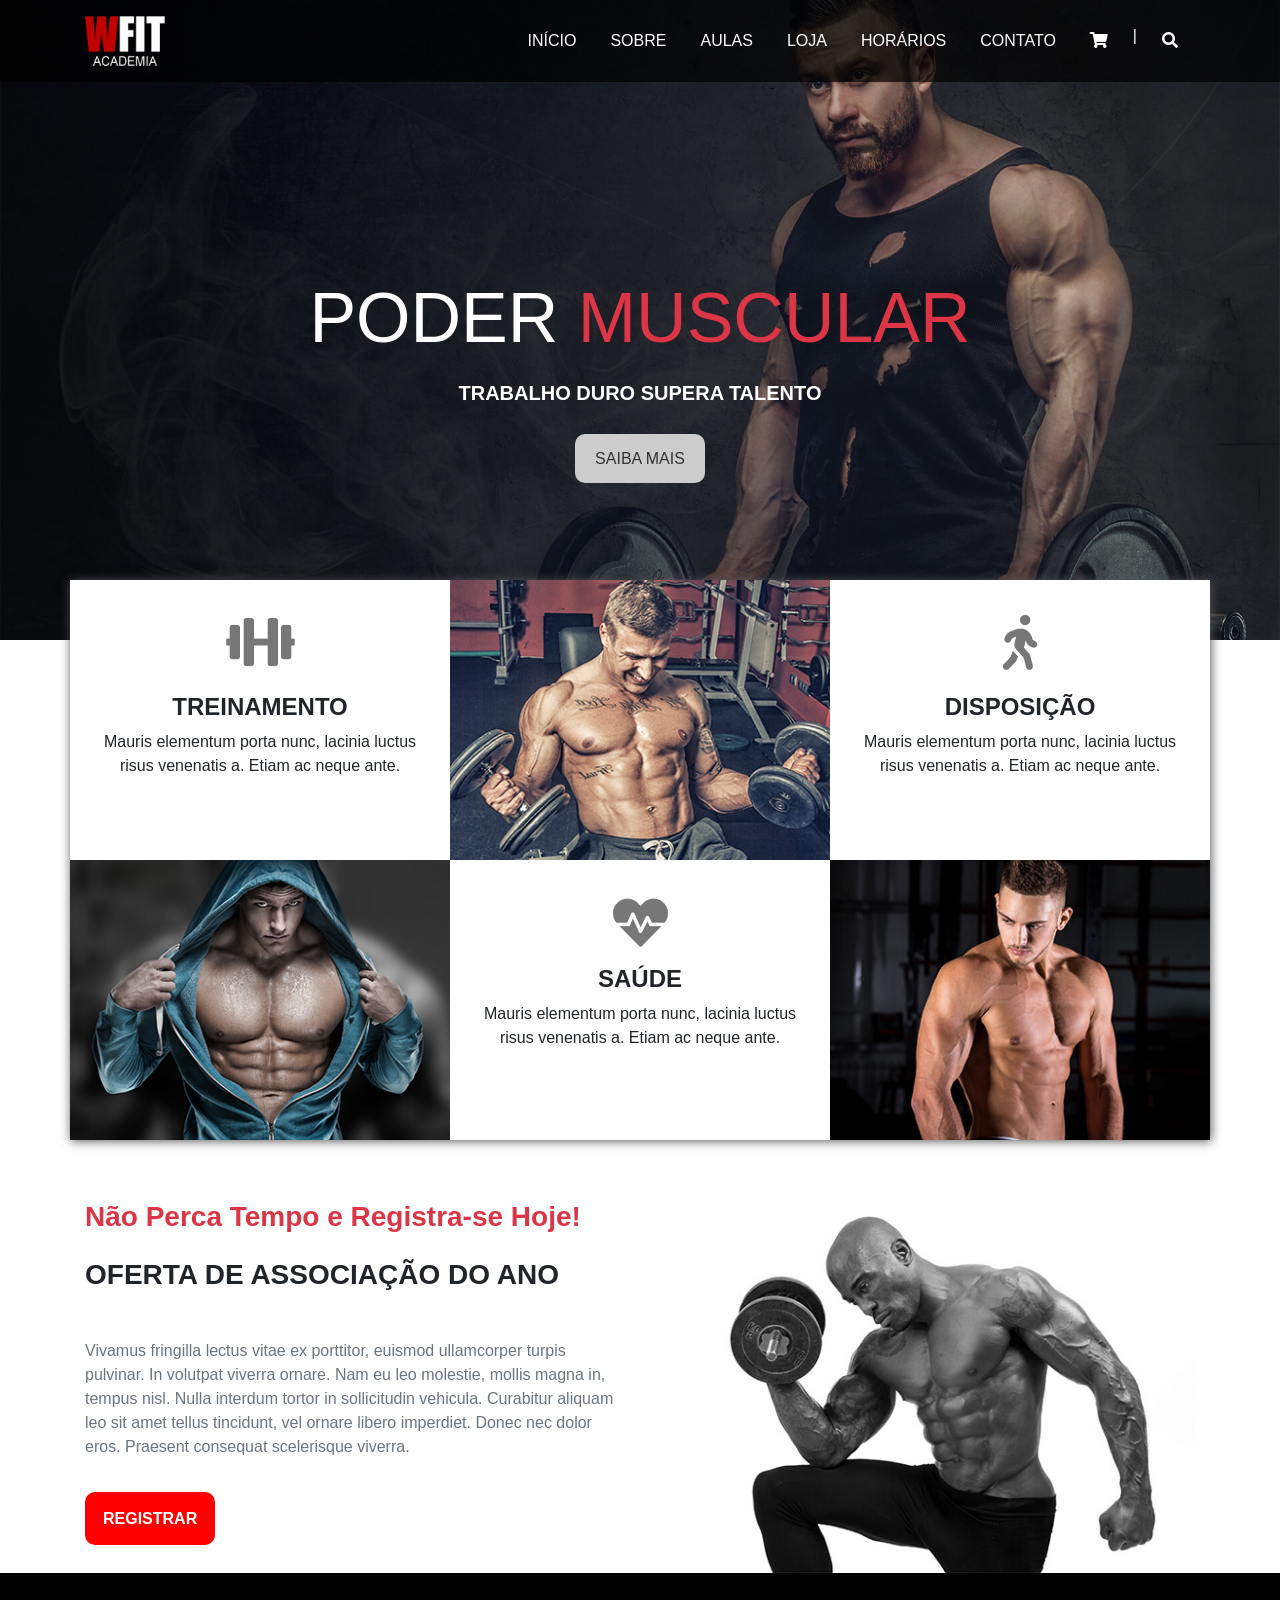
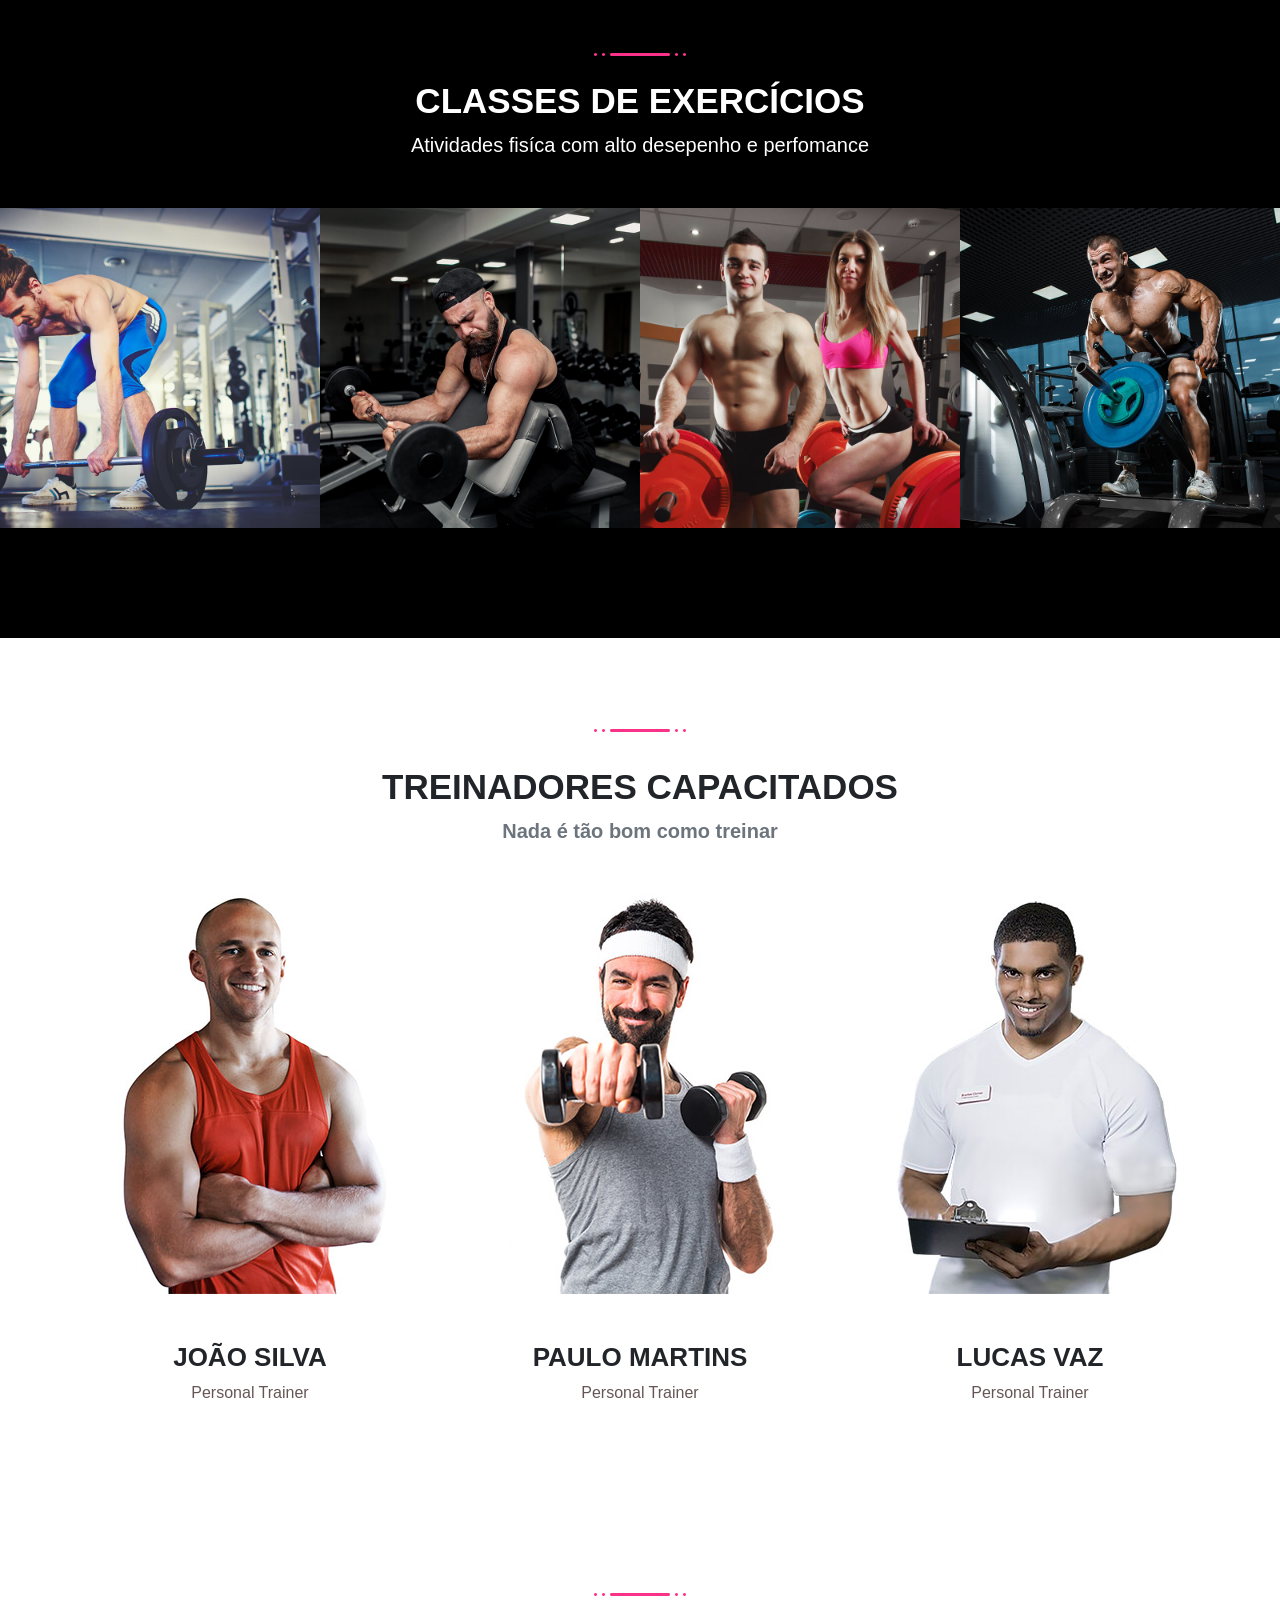
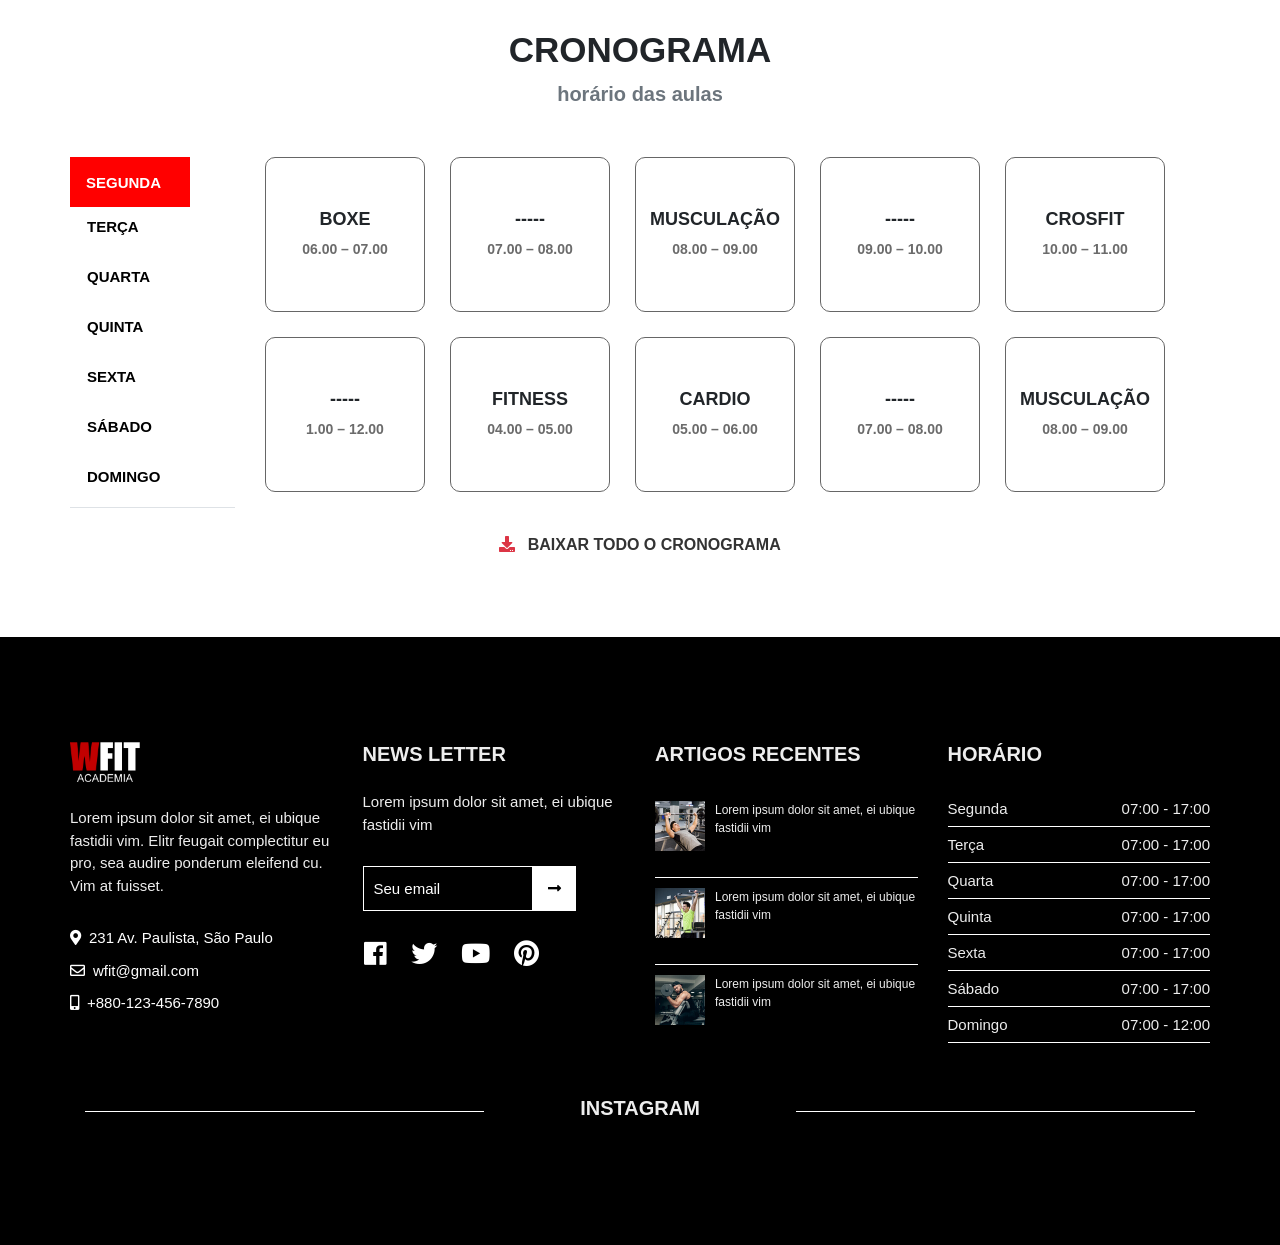
==== index.html @ 730c0dc4 "commit inical" ====
<!DOCTYPE html>
<html lang="pt-BR">
<head>
    <meta charset="utf-8">
    <meta name="viewport" content="width:device-width, initial-scale= 1.0">
    <meta name="description" content="Wfit academia">
    <meta name="keywords" content="esporte, lazer, saúde">
    
    <title>Wfit academia</title>
    
    <link rel="stylesheet" href="node_modules/bootstrap/compiler/bootstrap.css">
    <link rel="stylesheet" href="fontawesome/css/all.css">
    <link rel="stylesheet" href="css/style.css">
    
    <link rel="shortcut icon" type="image/png" href="img/favicon-32x32.png"/>
    <link rel="icon" type="image/png" href="img/favicon-32x32.png"/>

    <script src="node_modules/jquery/dist/jquery.js"></script>
    <script src="node_modules/popper.js/dist/umd/popper.js"></script>
    <script src="node_modules/bootstrap/dist/js/bootstrap.js"></script>
    
   
</head>
<body>

	<header class="navbar navbar-expand-lg navbar-dark fixed-top">
      <div class="container">  
        
    	<a class="navbar-brand text-white"><img src="img/logo.png" alt="logo da wfit"></a>
        
        <button class="navbar-toggler bg-danger" data-toggle="collapse" data-target="#demo">
        	<span class="navbar-toggler-icon"></span>
        </button>
        
        
    	<nav class="collapse navbar-collapse" id="demo">
            
        <ul class="navbar-nav ml-auto">
        	<li class="drop">
                <a href="#" class="btn">início</a>
            </li>
            
            <li class="drop">
            	<a href="#" class="btn">sobre</a>
                
                    <div class="dropdown">
                        <a href="#">Sobre nós</a>
                        <a href="#">Serviços</a>
                        <a href="#">Trainers</a>
                    </div>
            </li>
            
            <li class="drop">
            	<a href="#" class="btn">aulas</a>
                
                    <div class="dropdown">
                        <a href="#">Aula solo</a>
                        <a href="#">Crescimento</a>
                    </div>
            </li>
            
            <li class="drop">
            	<a href="#" class="btn">loja</a>
                
                    <div class="dropdown">
                        <a href="#">Produtos</a>
                        <a href="#">Cartão fidelidade</a>
                        <a href="#">Checkout</a>
                    </div>
            </li>
            
            <li class="drop">
            	<a href="#" class="btn">horários</a>
            </li>
            
            <li class="drop">
            	<a href="#" class="btn">contato</a>
                
                    <div class="dropdown">
                        <a href="#">Fale conosco</a>
                        <a href="#">trabalhe conosco</a>
                    </div>
            </li>
            
            <li class="nav-item">
                <a href="#" class="btn"><i class="fas fa-shopping-cart"></i></a>
            </li>
                        
            <li class="nav-item nav-link mt-2 text-white">|</li>
                        
            <li class="nav-item">
                <a href="#" class="btn"><i class="fas fa-search"></i></a>
            </li>
            
            
        </ul>
        </nav>
       </div>
     </header>
 

    <div class="carousel slide" data-ride="carousel" id="slide">
        <div class="carousel-inner">
            <div class="carousel-item active">
                <img src="img/4.jpg" alt="primeira imagem" class="w-100">
                
                <div class="carousel-caption">
                    <h1>Poder <span class="text-danger">muscular</span></h1>
                    <p class="lead">Trabalho duro supera talento</p>
                    <a href="#" class="slide-btn">SAIBA MAIS</a>
                </div>
            </div>
            
            <div class="carousel-item">
                <img src="img/2.jpg" alt="primeira imagem" class="w-100">
                
                 <div class="carousel-caption">
                    <h1>Objetivos <span class="text-danger">esportivos</span></h1>
                    <p class="lead">Fitness não é definição é estilo de vida</p>
                    <a href="#" class="slide-btn">SAIBA MAIS</a>
                </div>
                
            </div>
            
            <div class="carousel-item">
                <img src="img/3.jpg" alt="primeira imagem" class="w-100">
                
                 <div class="carousel-caption">
                    <h1>Força <span class="text-danger">extrema</span></h1>
                    <p class="lead">Isso nunca será fácil, mas você pode ficar forte</p>
                     <a href="#" class="slide-btn">SAIBA MAIS</a>
                </div>
                
            </div>
            
            
            
            <a class="carousel-control-prev arrow" href="#slide" data-slide="prev">
                <span class="fas fa-chevron-left display-4 text-danger"></span>
            </a>
            
            <a class="carousel-control-next arrow" href="#slide" data-slide="next">
                <span class="fas fa-chevron-right display-4 text-danger"></span>
            </a>
        </div>
    </div>
    
    <div class="container">
        <div class="row atributo bg-white mb-sm-10">
            <div class="col-lg-4 col-sm-12 box-content">
                <div class="atributo-box">
                    <i class="fas fa-dumbbell mb-2"></i>
                    <h2>treinamento</h2>
                    <p>Mauris elementum porta nunc, lacinia luctus risus venenatis a. Etiam ac neque ante. </p>
                </div>
            </div>
             <div class="col-lg-4 col-sm-12 box-content box-content-img">
                <div class="atributo-box"></div>
            </div>
             <div class="col-lg-4 col-12-sm box-content">
                <div class="atributo-box">
                    <i class="fas fa-walking mb-2"></i>
                    <h2>disposição</h2>
                    <p>Mauris elementum porta nunc, lacinia luctus risus venenatis a. Etiam ac neque ante. </p>
                </div>
            </div>
             <div class="col-lg-4 col-sm-12 box-content box-content-img">
                <div class="atributo-box"></div>
            </div>
             <div class="col-lg-4 col-sm-12 box-content">
                <div class="atributo-box">
                    <i class="fas fa-heartbeat"></i>
                    <h2>saúde</h2>
                    <p>Mauris elementum porta nunc, lacinia luctus risus venenatis a. Etiam ac neque ante. </p>
                </div>
            </div>
             <div class="col-lg-4 col-sm-12 box-content box-content-img">
                <div class="atributo-box"></div>
            </div>
        </div>
        
        <div class="row">
            <div class="col-lg-6 col-12 promocao mb-sm-4">
                <h3 class="text-danger font-weight-bold">Não Perca Tempo e Registra-se Hoje!</h3>
                <h4 class="font-weight-bold mt-lg-4">Oferta de associação do ano</h4>
                <p class="my-lg-5 text-muted">Vivamus fringilla lectus vitae ex porttitor, euismod ullamcorper turpis pulvinar. In volutpat viverra ornare. Nam eu leo molestie, mollis magna in, tempus nisl. Nulla interdum tortor in sollicitudin vehicula. Curabitur aliquam leo sit amet tellus tincidunt, vel ornare libero imperdiet. Donec nec dolor eros. Praesent consequat scelerisque viverra.</p>
                
                <a href="#" class="btn-reg">REGISTRAR</a>
            </div>
            
            <div class="img-man col-lg-6 col-12">
                <img src="img/cta.jpg" alt="homem treinando" class="img-fluid">
            </div>
        </div>
    </div>
    
    <div class="portfolio-content type-train">
            <div class="portfolio-itens">
                    <div class="container">
                        <div class="text-center">
                            <div>
                                <img src="img/ttl-bar.png" alt="titulo barra" class="mb-4">
                            </div>
                            <h3 class="font-weight-bold text-white">Classes de exercícios</h3>
                            <p class="lead text-white mb-5">Atividades fisíca com alto desepenho e perfomance</p>
                        </div>
                    </div>
                    
                        <div class="box-image">
                              <div class="imgContent">
                                  <img src="img/big1.jpg" alt="big 1">
                                    <div class="textImage">
                                        <i class="fas fa-search"></i>
                                        <h4>CONSTRUÇÃO MUSCULAR</h4>
                                        <p>Lorem ipsum dolor sit amet, consectetur adipiscing elit. Vestibulum velit justo, dignissim ut auctor ut, interdum in diam.</p>
                                    </div>
                              </div>
                              <div class="imgContent">
                                  <img src="img/big2.jpg" alt="big 1">
                                    <div class="textImage">
                                       <i class="fas fa-search"></i>
                                        <h4>CONSTRUÇÃO MUSCULAR</h4>
                                        <p>Lorem ipsum dolor sit amet, consectetur adipiscing elit. Vestibulum velit justo, dignissim ut auctor ut, interdum in diam.</p>
                                    </div>
                              </div>
                              <div class="imgContent">
                                  <img src="img/big3.jpg" alt="big 1">
                                    <div class="textImage">
                                        <i class="fas fa-search"></i>
                                        <h4>CONSTRUÇÃO MUSCULAR</h4>
                                        <p>Lorem ipsum dolor sit amet, consectetur adipiscing elit. Vestibulum velit justo, dignissim ut auctor ut, interdum in diam.</p>
                                    </div>
                              </div>
                              <div class="imgContent">
                                  <img src="img/big4.jpg" alt="big 1">
                                    <div class="textImage">
                                        <i class="fas fa-search"></i>
                                        <h4>CONSTRUÇÃO MUSCULAR</h4>
                                        <p>Lorem ipsum dolor sit amet, consectetur adipiscing elit. Vestibulum velit justo, dignissim ut auctor ut, interdum in diam.</p>
                                    </div>
                              </div>
                              <div class="lastImageBox"></div>
                        </div> 
                    </div>  
    </div>
    
 <div class="container portfolio-content bg-white">
     <div class="text-center portfolio-itens">
            <img src="img/ttl-bar.png" alt="titulo barra">
            
            <h4 class="font-weight-bold mt-4">Treinadores capacitados</h4>
            <p class="font-weight-bold text-muted lead mb-5">Nada é tão bom como treinar</p>
        
            <div class="row">
                <div class="col-lg-4 col-12">
                    <div class="trainer-pro">
                        <div class="trainer-img">
                            <img src="img/5.jpg" alt="trainer-img">
                            
                            <div class="socialBox">
                                <div class="socialIcon">
                                    <a href="#"><i class="fab fa-facebook-square"></i></a>
                                    <a href="#"><i class="fab fa-twitter-square"></i></a>
                                    <a href="#"><i class="fab fa-google"></i></a>
                                    <a href="#"><i class="fab fa-pinterest-square"></i></a>
                                </div>
                            </div>
                        </div>
                        <div class="trainer-bio mt-5">
                            <h4>João silva</h4>
                            <p>Personal trainer</p>
                        </div>
                    </div>
                </div>
                <div class="col-lg-4 col-12">
                    <div class="trainer-pro mt20">
                        <div class="trainer-img">
                            <img src="img/6.jpg" alt="trainer-img">
                            
                            <div class="socialBox">
                                <div class="socialIcon">
                                    <a href="#"><i class="fab fa-facebook-square"></i></a>
                                    <a href="#"><i class="fab fa-twitter-square"></i></a>
                                    <a href="#"><i class="fab fa-google"></i></a>
                                    <a href="#"><i class="fab fa-pinterest-square"></i></a>
                                </div>
                            </div>
                        </div>
                        <div class="trainer-bio mt-5">
                            <h4>Paulo Martins</h4>
                            <p>Personal trainer</p>
                        </div>
                    </div>
                </div>
                <div class="col-lg-4 col-12">
                    <div class="trainer-pro mt20">
                        <div class="trainer-img">
                            <img src="img/7.jpg" alt="trainer-img">
                            
                            <div class="socialBox">
                                <div class="socialIcon">
                                    <a href="#"><i class="fab fa-facebook-square"></i></a>
                                    <a href="#"><i class="fab fa-twitter-square"></i></a>
                                    <a href="#"><i class="fab fa-google"></i></a>
                                    <a href="#"><i class="fab fa-pinterest-square"></i></a>
                                </div>
                            </div>
                        </div>
                        <div class="trainer-bio mt-5">
                            <h4>Lucas Vaz</h4>
                            <p>Personal trainer</p>
                        </div>
                    </div>
                </div>
            </div>
        </div>
    </div>
     
     <div class="cronograma">
        <div class="container portfolio-content">
            <div class="text-center col-12">
                <img src="img/ttl-bar.png" alt="titulo barra">
                <h4 class="font-weight-bold mt-4">Cronograma</h4>
                <p class="font-weight-bold text-muted lead mb-5">horário das aulas</p>
            </div>
            

            <div class="row">
                    <div class="col-lg-2 col-3">
                        <ul id="tabsJustified" class="nav nav-tabs schdl-tab-area">
                            <li class="full-width"><a href="" data-target="#level1" data-toggle="tab" class="nav-link small text-uppercase active">segunda </a></li>
                            <li class="full-width"><a href="" data-target="#level2" data-toggle="tab" class="nav-link small text-uppercase ">terça</a></li>
                            <li class="full-width"><a href="" data-target="#level3" data-toggle="tab" class="nav-link small text-uppercase ">quarta</a></li>
                            <li class="full-width"><a href="" data-target="#level4" data-toggle="tab" class="nav-link small text-uppercase ">quinta</a></li>
                            <li class="full-width"><a href="" data-target="#level5" data-toggle="tab" class="nav-link small text-uppercase ">sexta</a></li>
                            <li class="full-width"><a href="" data-target="#level6" data-toggle="tab" class="nav-link small text-uppercase ">sábado</a></li>
                            <li class="full-width"><a href="" data-target="#level7" data-toggle="tab" class="nav-link small text-uppercase ">domingo</a></li>
                        </ul>
                    </div>
                
                    <div class="col-lg-10 col-9">
                        <div id="tabsJustifiedContent" class="tab-content">
                            <div id="level1" class="tab-pane fade active show">
                                <div class="schdl-box">
                                    <h5>boxe</h5>
                                    <p class="mb-0">06.00 – 07.00</p>
                                </div>
                                <div class="schdl-box">
                                    <h5>-----</h5>
                                    <p class="mb-0">07.00 – 08.00</p>
                                </div>
                                <div class="schdl-box">
                                    <h5>musculação</h5>
                                    <p class="mb-0">08.00 – 09.00</p>
                                </div>
                                <div class="schdl-box">
                                    <h5>-----</h5>
                                    <p class="mb-0">09.00 – 10.00</p>
                                </div>
                                <div class="schdl-box">
                                    <h5>crosfit</h5>
                                    <p class="mb-0">10.00 – 11.00</p>
                                </div>
                                <div class="schdl-box">
                                    <h5>-----</h5>
                                    <p class="mb-0">1.00 – 12.00</p>
                                </div>
                                <div class="schdl-box">
                                    <h5>fitness</h5>
                                    <p class="mb-0">04.00 – 05.00</p>
                                </div>
                                <div class="schdl-box">
                                    <h5>cardio</h5>
                                    <p class="mb-0">05.00 – 06.00</p>
                                </div>
                                <div class="schdl-box">
                                    <h5>-----</h5>
                                    <p class="mb-0">07.00 – 08.00</p>
                                </div>
                                <div class="schdl-box">
                                    <h5>musculação</h5>
                                    <p class="mb-0">08.00 – 09.00</p>
                                </div>
                            </div>
                            <div id="level2" class="tab-pane fade">
                                <div class="schdl-box">
                                    <h5>boxe</h5>
                                    <p class="mb-0">06.00 – 07.00</p>
                                </div>
                                <div class="schdl-box">
                                    <h5>-----</h5>
                                    <p class="mb-0">07.00 – 08.00</p>
                                </div>
                                <div class="schdl-box">
                                    <h5>musculação</h5>
                                    <p class="mb-0">08.00 – 09.00</p>
                                </div>
                                <div class="schdl-box">
                                    <h5>-----</h5>
                                    <p class="mb-0">09.00 – 10.00</p>
                                </div>
                                <div class="schdl-box">
                                    <h5>crosfit</h5>
                                    <p class="mb-0">10.00 – 11.00</p>
                                </div>
                                <div class="schdl-box">
                                    <h5>-----</h5>
                                    <p class="mb-0">1.00 – 12.00</p>
                                </div>
                                <div class="schdl-box">
                                    <h5>fitness</h5>
                                    <p class="mb-0">04.00 – 05.00</p>
                                </div>
                            </div>
                            <div id="level3" class="tab-pane fade">
                                <div class="schdl-box">
                                    <h5>boxe</h5>
                                    <p class="mb-0">06.00 – 07.00</p>
                                </div>
                                <div class="schdl-box">
                                    <h5>-----</h5>
                                    <p class="mb-0">09.00 – 10.00</p>
                                </div>
                                <div class="schdl-box">
                                    <h5>crosfit</h5>
                                    <p class="mb-0">10.00 – 11.00</p>
                                </div>
                                <div class="schdl-box">
                                    <h5>-----</h5>
                                    <p class="mb-0">1.00 – 12.00</p>
                                </div>
                                <div class="schdl-box">
                                    <h5>fitness</h5>
                                    <p class="mb-0">04.00 – 05.00</p>
                                </div>
                            </div>
                            <div id="level4" class="tab-pane fade">
                                <div class="schdl-box">
                                    <h5>boxe</h5>
                                    <p class="mb-0">06.00 – 07.00</p>
                                </div>
                                <div class="schdl-box">
                                    <h5>-----</h5>
                                    <p class="mb-0">07.00 – 08.00</p>
                                </div>
                                <div class="schdl-box">
                                    <h5>-----</h5>
                                    <p class="mb-0">1.00 – 12.00</p>
                                </div>
                                <div class="schdl-box">
                                    <h5>fitness</h5>
                                    <p class="mb-0">04.00 – 05.00</p>
                                </div>
                            </div>
                            <div id="level5" class="tab-pane fade">
                                <div class="schdl-box">
                                    <h5>boxe</h5>
                                    <p class="mb-0">06.00 – 07.00</p>
                                </div>
                                <div class="schdl-box">
                                    <h5>-----</h5>
                                    <p class="mb-0">07.00 – 08.00</p>
                                </div>
                                <div class="schdl-box">
                                    <h5>musculação</h5>
                                    <p class="mb-0">08.00 – 09.00</p>
                                </div>
                                <div class="schdl-box">
                                    <h5>-----</h5>
                                    <p class="mb-0">09.00 – 10.00</p>
                                </div>
                                <div class="schdl-box">
                                    <h5>crosfit</h5>
                                    <p class="mb-0">10.00 – 11.00</p>
                                </div>
                            </div>
                            <div id="level6" class="tab-pane fade">
                                <div class="schdl-box">
                                    <h5>-----</h5>
                                    <p class="mb-0">09.00 – 10.00</p>
                                </div>
                                <div class="schdl-box">
                                    <h5>crosfit</h5>
                                    <p class="mb-0">10.00 – 11.00</p>
                                </div>
                                <div class="schdl-box">
                                    <h5>-----</h5>
                                    <p class="mb-0">1.00 – 12.00</p>
                                </div>
                                <div class="schdl-box">
                                    <h5>fitness</h5>
                                    <p class="mb-0">04.00 – 05.00</p>
                                </div>
                            </div>
                            <div id="level7" class="tab-pane fade">
                                <div class="schdl-box">
                                    <h5>musculação</h5>
                                    <p class="mb-0">08.00 – 09.00</p>
                                </div>
                                <div class="schdl-box">
                                    <h5>-----</h5>
                                    <p class="mb-0">09.00 – 10.00</p>
                                </div>
                                <div class="schdl-box">
                                    <h5>crosfit</h5>
                                    <p class="mb-0">10.00 – 11.00</p>
                                </div>
                                <div class="schdl-box">
                                    <h5>-----</h5>
                                    <p class="mb-0">1.00 – 12.00</p>
                                </div>
                            </div>
                        </div>
                    </div>
                    <!-- /.col -->
                </div>
            
            <div class="col-12">
                <div class="download text-center mt-3">
                    <a href="#">
                        <span>
                            <i class="fa fa-download text-danger mr-2" aria-hidden="true"></i>
                        </span>
                        baixar todo o cronograma
                    </a>
                </div>
            </div>
        </div>
   </div>
   
    
   <footer class="container-fluid rodape-content">
      <div class="container portfolio-content">
        <div class="row">
            <div class="col-lg-3 col-md-6 col-sm-12">
            <h4><img src="img/logo.png" alt="logo wfit" style="width: 70px; height: 40px;"></h4>
                 <p>Lorem ipsum dolor sit amet, ei ubique fastidii vim. Elitr feugait complectitur eu pro, sea audire ponderum eleifend cu. Vim at fuisset.</p>
                
                <div class="adress">
                    <a href="#"><i class="fas fa-map-marker-alt mr-2"></i>231 Av. Paulista, São Paulo</a>
                    <a href="#"><i class="far fa-envelope mr-2"></i>wfit@gmail.com</a>
                    <a href="#"><i class="fas fa-mobile-alt mr-2"></i>+880-123-456-7890</a>
                </div>
            </div>
            
            <div class="col-lg-3 col-md-6 col-sm-12">
                <h4>News Letter</h4>
                <p>Lorem ipsum dolor sit amet, ei ubique fastidii vim</p>
                
                <div class="inscrever">
                    <form action="#">
                            <input type="email" name="email" placeholder="Seu email" autocomplete="off"> 
                    </form>
                        <a href="#">
                            <i class="fas fa-long-arrow-alt-right"></i>
                        </a>
                </div>
                
                <div class="footer-social mt-4">
                    <ul>
                        <li><a href="#"><i class="fab fa-facebook"></i></a></li>
                        <li><a href="#"><i class="fab fa-twitter"></i></a></li>
                        <li><a href="#"><i class="fab fa-youtube"></i></a></li>
                        <li><a href="#"><i class="fab fa-pinterest"></i></a></li>
                    </ul>
                </div>
            </div>
            
            <div class="col-lg-3 col-md-6 col-sm-12">
                <h4>Artigos recentes</h4>
                
                    <div class="news-block">
                        <img src="img/post-img-1.jpg" alt="post-img">
                        <p>Lorem ipsum dolor sit amet, ei ubique fastidii vim</p>
                    </div>
                    <div class="news-block">
                        <img src="img/post-img-2.jpg" alt="post-img">
                        <p>Lorem ipsum dolor sit amet, ei ubique fastidii vim</p>
                    </div>
                    <div class="news-block">
                        <img src="img/post-img-3.jpg" alt="post-img">
                        <p>Lorem ipsum dolor sit amet, ei ubique fastidii vim</p>
                    </div>
            </div>
            
            <div class="col-lg-3 col-md-6 col-sm-12">
                <h4>Horário</h4>
                
                    <ul class="rodape-schdl">
                        <li>Segunda <span>07:00 - 17:00</span></li>
                        <li>Terça <span>07:00 - 17:00</span></li>
                        <li>Quarta <span>07:00 - 17:00</span></li>
                        <li>Quinta <span>07:00 - 17:00</span></li>
                        <li>Sexta <span>07:00 - 17:00</span></li>
                        <li>Sábado <span>07:00 - 17:00</span></li>
                        <li>Domingo <span>07:00 - 12:00</span></li>
                    </ul>
            </div> 
        </div>
          
          <div class="row">
              <div class="col-12">
                <div class="insta-line">
                    <h5>
                        <span>Instagram</span>
                    </h5>
                </div>
              </div>
          </div>
      </div>
   </footer> 
    
    
</body>

</html>
---- css/style.css ----
body{
            font-size: 16px;
            overflow-x: hidden;
        }
         .navbar{
            background: rgba(0,0,0,0.7);
        }
        li a, .btn{
            color: #fff;
            padding: 20px 16px;
            text-transform: uppercase;
            }
        
       	.dropdown{
        	position: absolute;
            min-width: 160px;
           	display: none;
           	}
        .dropdown:hover a {
            text-decoration: none;
        }
        
		.dropdown a {
        	display: block;
            padding: 12px 16px;
            background: rgba(0,0,0,0.7);
            }
        .drop:hover .dropdown {
        	display: block;
            }
        li a:hover{
        	color: #ff0000;
            transition: color 0.4s ease-in 0s;
            }
        .fas{
            color: #fff;
        }
        .navbar-brand img{
            width: 80px;
            height: 50px;
        }
       
        .icon-nav:hover .nav-link{
            color: #fff;
        }
        .carousel-inner{
            position: relative;
        }
        .carousel-caption{
            text-transform: uppercase;
            position: absolute;
            top: 40%;
            line-height: 50px;
        }
        .carousel-caption h1{
            font-size: 70px;
        }
        .carousel-caption h4,.carousel-caption p{
            font-weight: bolder;
        }
        .carousel-item img{
           max-height: 640px;
           object-fit: cover;
        }
        
        
        
        .carousel-inner .arrow{
            opacity: 0;
        }
        .carousel-inner:hover .arrow {
            opacity: 1;
        }

        .slide-btn{
            background: #ccc;
            color: #333;
            padding: 16px 20px;
            border-radius: 10px;
            font-size: 16px;
            position: relative;
        }
        .slide-btn:hover{
            text-decoration: none;
            background: #ff0000;
            color: #fff;
            transition: all 0.4s ease-in 0s;
        }
        .atributo{
            position: relative;
            top: -60px;   
            text-align: center;
            box-shadow: 1px 1px 10px #555;
        }
        .atributo div{
            height: 280px;
        }
        .atributo i{
            font-size: 55px;
        }
        .atributo-box {
           margin-top: 10%;
        }
        .atributo-box h2{
            text-transform: uppercase;
            font-size: 24px;
            font-weight: 700;
            margin-top: 15px;
        }
       .box-content{
            background-size: cover;
            position: relative;
        }
        .box-content:nth-child(2n){
            cursor: pointer;
        }
        .box-content:nth-child(2){
            background-image: url(../img/atr-2.jpg);
        }
        .box-content:nth-child(4){
            background-image: url(../img/atr-1.jpg);
        }
        .box-content:nth-child(6){
            background-image: url(../img/atr-3.jpg);
        }
        .box-content i{
            color: #777;
        }
        .box-content:hover i{
            color: red;
        }
        .box-content-img:hover:before {
            opacity: 1;
        }
        .box-content-img:before{
            background: rgba(255, 0, 0, 0.5);
            content: "";
            position: absolute;
            width: 100%;
            height: 100%;
            top: 0;
            left: 0;
            opacity: 0;
            transition: all 0.5s ease 0s;
        }
        .img-man{
            margin-top: 15px;
        }
        .promocao h3{
            font-size: 18px,
        }
        .promocao h4{
            font-size: 28px;
        }
        .btn-reg{
            text-decoration: none;
            padding: 18px 18px;
            background: red;
            color: #fff;
            text-transform: uppercase;
            font-weight: 700;
            border-radius: 10px;
            
        }
        .btn-reg:hover{
            text-decoration: none;
            color: #fff;
            background: #e83e8c;
            transition: all 0.7s ease 0s;
        }
        .portfolio-content{
            padding: 80px 0;
        }
        .type-train{
            background: #000000;
        }
        .portfolio-itens h3,h4{
            text-transform: uppercase;
            font-size: 35px;
        }
        .table-itens{
            margin: 0;
            padding: 0;
        }
        .image-content .box-image img{
        width: 24%;
        }

        .trainer-bio h4{
            font-family: 'Arial', 'Halvetica', sans-serif;
            font-weight: bolder;
            font-size: 26px;
        }
        .trainer-bio p{
            text-transform: capitalize;
            font-size: 16px;
            color: #655;
        }
       .schdl-box {
    	border: 1px solid #666;
        border-radius: 10px;
        width: 160px;
        height: 155px;
        margin:0 25px 25px 0;
        text-align: center;
        display: flex;
        flex-direction: column;
        justify-content: center;
        text-transform: uppercase;
        float: left;
        }
        .schdl-box h5{
        font-weight: bolder;
        font-size: 18px;
        }
        .schdl-box p{
        font-weight: bolder;
        color: #6b6b6b;
        font-size: 14px;
        }
        .schdl-box:hover p {
        color: #fff;
        }
        .schdl-box:hover {
        transition:all 0.3s ease-in 0s;
        background: red;
        color: #fff;
        border: none;   
        }
        .schdl-tab-area .nav-link {
            font-weight: 700;
            font-size: 15px;
            color: #000;
        }
        .full-width{
            width: 120px;
            height: 50px;
        }
        .nav-tabs .nav-link.active{
            background-color: red;
            color: white;
            border: inherit;
            border-radius: 0px;
            width: 120px;
            height: 50px;
            line-height: 35px;
        }
        .nav-tabs .full-width:hover .nav-link{
            background-color: red;
            color: white;
            width: 120px;
            height: 50px;
            line-height: 35px;
            border-radius: 0px;
            border: none;
        }
        .cronograma{
            background: url(../img/bg-1.jpg) center fixed;
        }
        .download {
            text-transform: uppercase;
            font-weight: bold;
            font-size: 16px;
        }
        .download a{
            text-decoration: none;
            color: #333;
        }
        .download:hover a{
            color: red;
        }
        .inscrever input{
                width: 170px;
        }
        
        
       
       
        @media(max-width: 992px){
            .navbar {
                position: static;
                background: #333;
            }
            .atributo {
                top: 0px;
            }
            .navbar{
            background: ;
            }
            li.nav-item .text-white {
                display: none;
            }
            
            .carousel-caption {
                top: 10%;
                line-height: 30px;
            }
            .schdl-box{
                width: 120px;
                height: 100px;
                font-size: 14px;
                margin:0 10px 10px 10px;
            }
            
            .schdl-box h5{
                font-size: 14px;
            }
        }
        
        @media (max-width: 770px){
            .carousel-caption h1{
                font-size: 35px;
            }
            .insta-line{
                display: none;
            }
            .insta-line h5 span{
                display: block;
            }
        }
        
        @media (max-width: 660px){
            .carousel-caption h1{
                font-size: 35px;
            }
        }
        
        @media (max-width: 480px){
            .carousel-caption{
                display: none;
            }
            #tabsJustified{
                font-size: 10px;
            }
            .schdl-box{
                margin-left: 45px;
            }
            .download {
            font-size: 13px;
            }
            .imgContent {
            width: 100%;
            display: block;
            position: absolute;
            }
            
        }
        
        .imgContent{
    	position: relative;
        width: 25%;
        height: 350px;
        }
        .imgContent img{
            width: 100%;
            height: 320px;
            object-fit: cover;
        }
	.textImage{
		background: rgba(255,0,0,0.5);
        width: 100%;
        height: 320px;
        color: #fff;
  		text-align: center;
        position: absolute;
        top: 0;
        opacity: 0;
        transition: all 0.5s ease 0s;
        }
     .textImage:hover{
     	opacity: 1;
        transition: all 0.5s ease 0s;
        }
      .box-image .imgContent{
      	float: left;
        }
        .box-image .lastImageBox{
        clear: both;
        }
        .imgContent{
         transition: all 0.3s linear 0s;
        }
        .imgContent:hover{
         transform: scale(0.9);
         transition: all 0.3s linear 0s;
        }
        .imgContent .textImage{
         display: flex;
         flex-direction: column;
         justify-content: center;
        }
        .imgContent .textImage i{
            font-size: 32px;
            margin-bottom: 20px;
        }
        .imgContent .textImage p{
            padding: 0 20px;
        }
        .imgContent .textImage h4{
            font-size: 24px;
            font-weight: bold;
        }
        .imgContent .textImage:hover i {
            margin-bottom: 5px;
            transition: all 0.3s ease-in 0s;
        }
        
        
        .trainer-img img{
            position: relative;
        }
       
        .socialBox{
            background: rgba(255,0,0,0.5);
            width: 100%;
            height: 400px;
            position: absolute;
            top: 0;
            opacity: 0;
        }
        .trainer-img:hover .socialBox{
            opacity: 1;
            top: 0;
            left: 0;
            transition: all 0.8s ease-out 0s;
        }

        
        .socialIcon{
            list-style: none;
            border: 1px solid #fff;
            width: 150px;
            height: 150px;
            position: absolute;
            top: 50%;
            left: 50%;
            transform: translate(-50%,-50%);
        }
        .socialBox:hover{
            width: 100%;
            height: 400px;
        }
        .socialIcon .fab{
            margin: 32px 20px 20px 20px; 
            font-size: 12px;
            color: #fff;
            transform: rotate(-360deg);
            transition: all 0.5s linear 0s;
        }
        .trainer-img:hover .socialIcon .fab{
            font-size: 24px;
            margin: 25px 15px 15px 15px; 
            transform: rotate(0deg);
            transition: all 0.7s linear 0s;
        }
        
        .rodape-content{
            color: #ededed;
            background: #000000;
            font-size: 15px;
        }
        .rodape-content h4{
            margin: 25px 0;
            font-size: 20px;
            font-weight: bold;
        }
        .rodape-content p{
            margin-bottom: 30px;
        }
        .rodape-content .adress a{
            display: block;
            color: #fff;
            margin-bottom: 10px;
            text-decoration: none;
        }
        .footer-social{
            font-size: 26px;
        }
        .rodape-content ul{
           list-style: none; 
           margin: 0;
           padding: 0;
        }
        .footer-social li{
           display: inline;
           margin-left: -15px;
        }
        .news-block{
            font-size: 12px;
            padding: 10px 0;
        }
        .news-block:nth-child(3){
            border-top: 1px solid #fff;
            border-bottom: 1px solid #fff;
        }
        .news-block img{
           width: 50px;
           height: auto;
           float: left;
           margin-right: 10px;
        }
        .rodape-schdl li{
            border-bottom: 1px solid #fff;
            line-height: 35px;
        }
        .rodape-schdl span{
            float: right;
        }
        .rodape-content .inscrever form{
            float: left;
        }
        .rodape-content .inscrever form input{
            background: transparent none repeat scroll 0 0;
            border: 1px solid #fff;
            height: 45px;
            color: #fff;
            padding: 0 10px;
        }
        
        ::-webkit-input-placeholder {
           color: #ffffff;
        }

        :-ms-input-placeholder {  
           color: #ffffff;  
        }
        
        .rodape-content .inscrever a i{
            background: #fff;
            color: #000000;
            padding: 15px;
        }
        .insta-line{
            text-align: center;
            margin: 45px 0;
            text-transform: uppercase;
        }
        .insta-line h5{
            font-weight: bold;
        }
        .insta-line span::before, .insta-line span::after{
            content: '';
            display: inline-block;
            height: 1px;
            width: 35%;
            background: #fff;
            margin: 15px;
        }
        .insta-line span::before{
            float: left;
        }
        .insta-line span::after{
            float: right;
        }
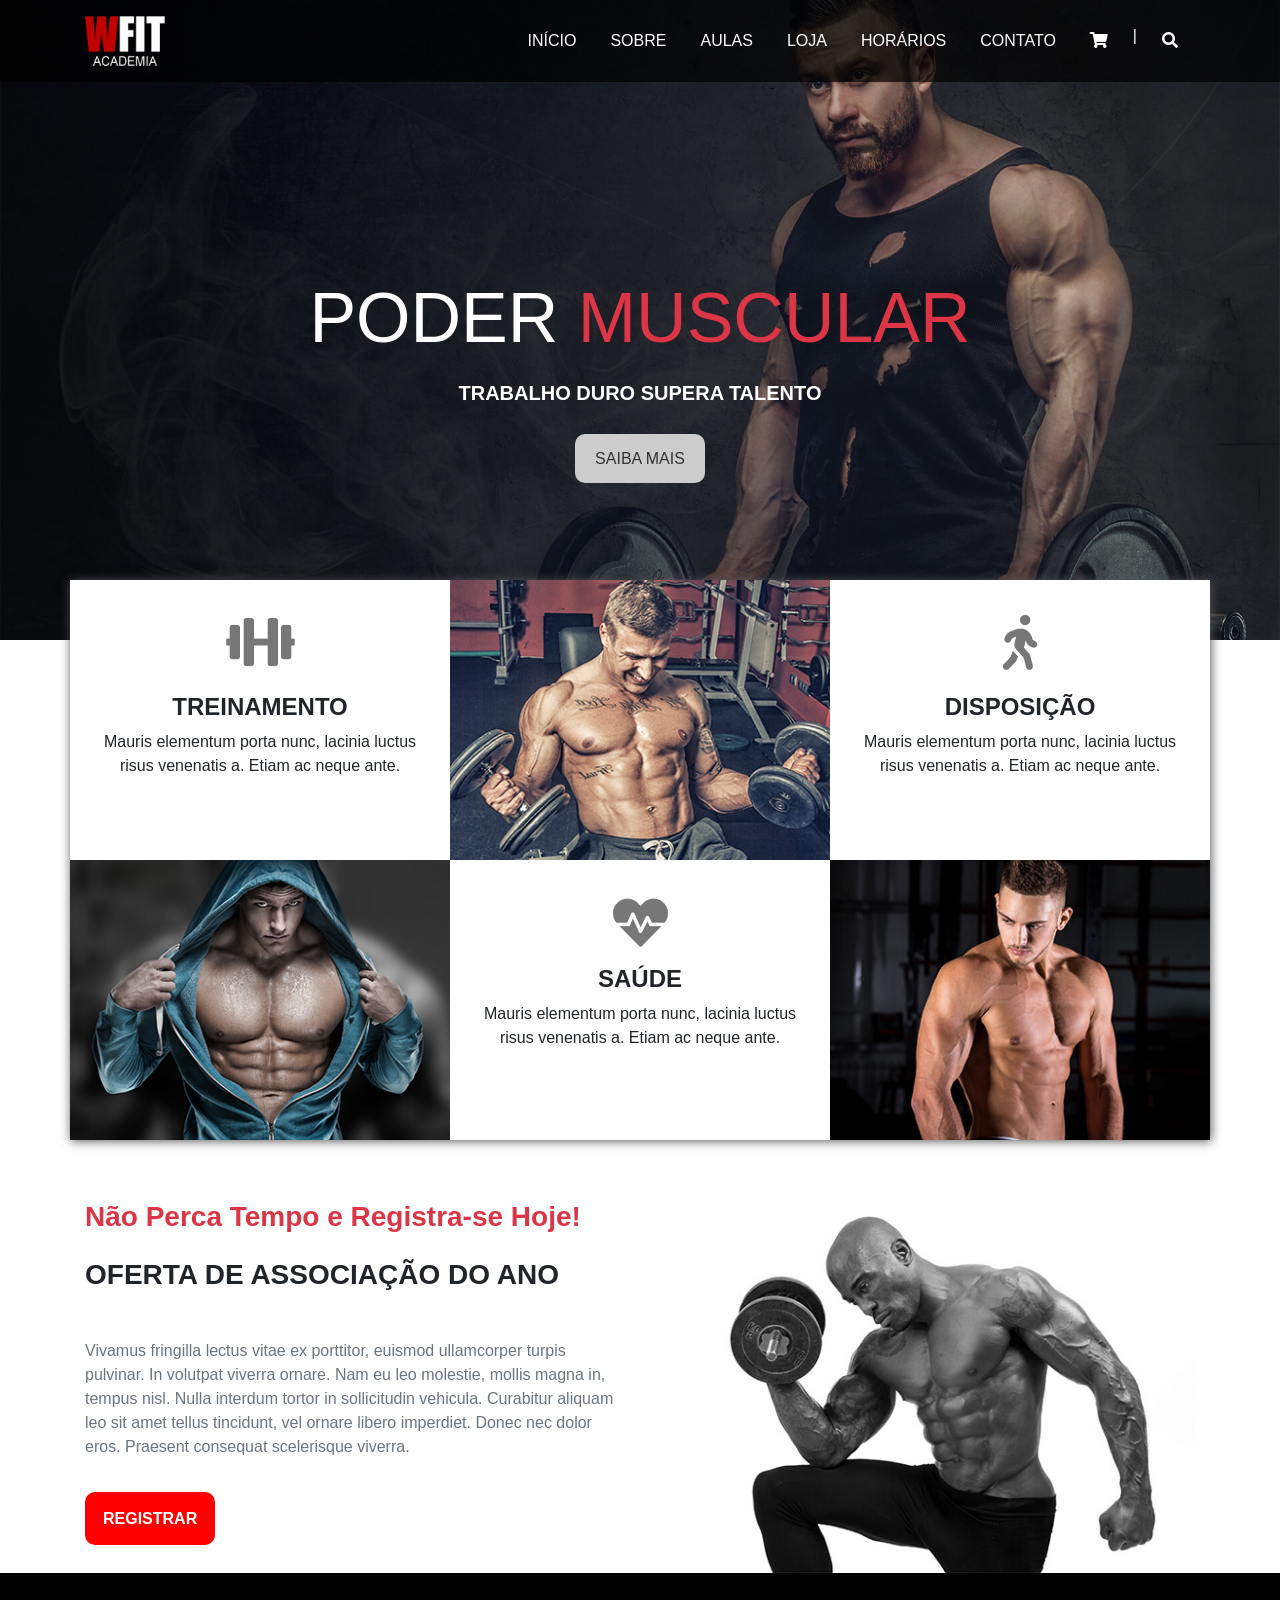
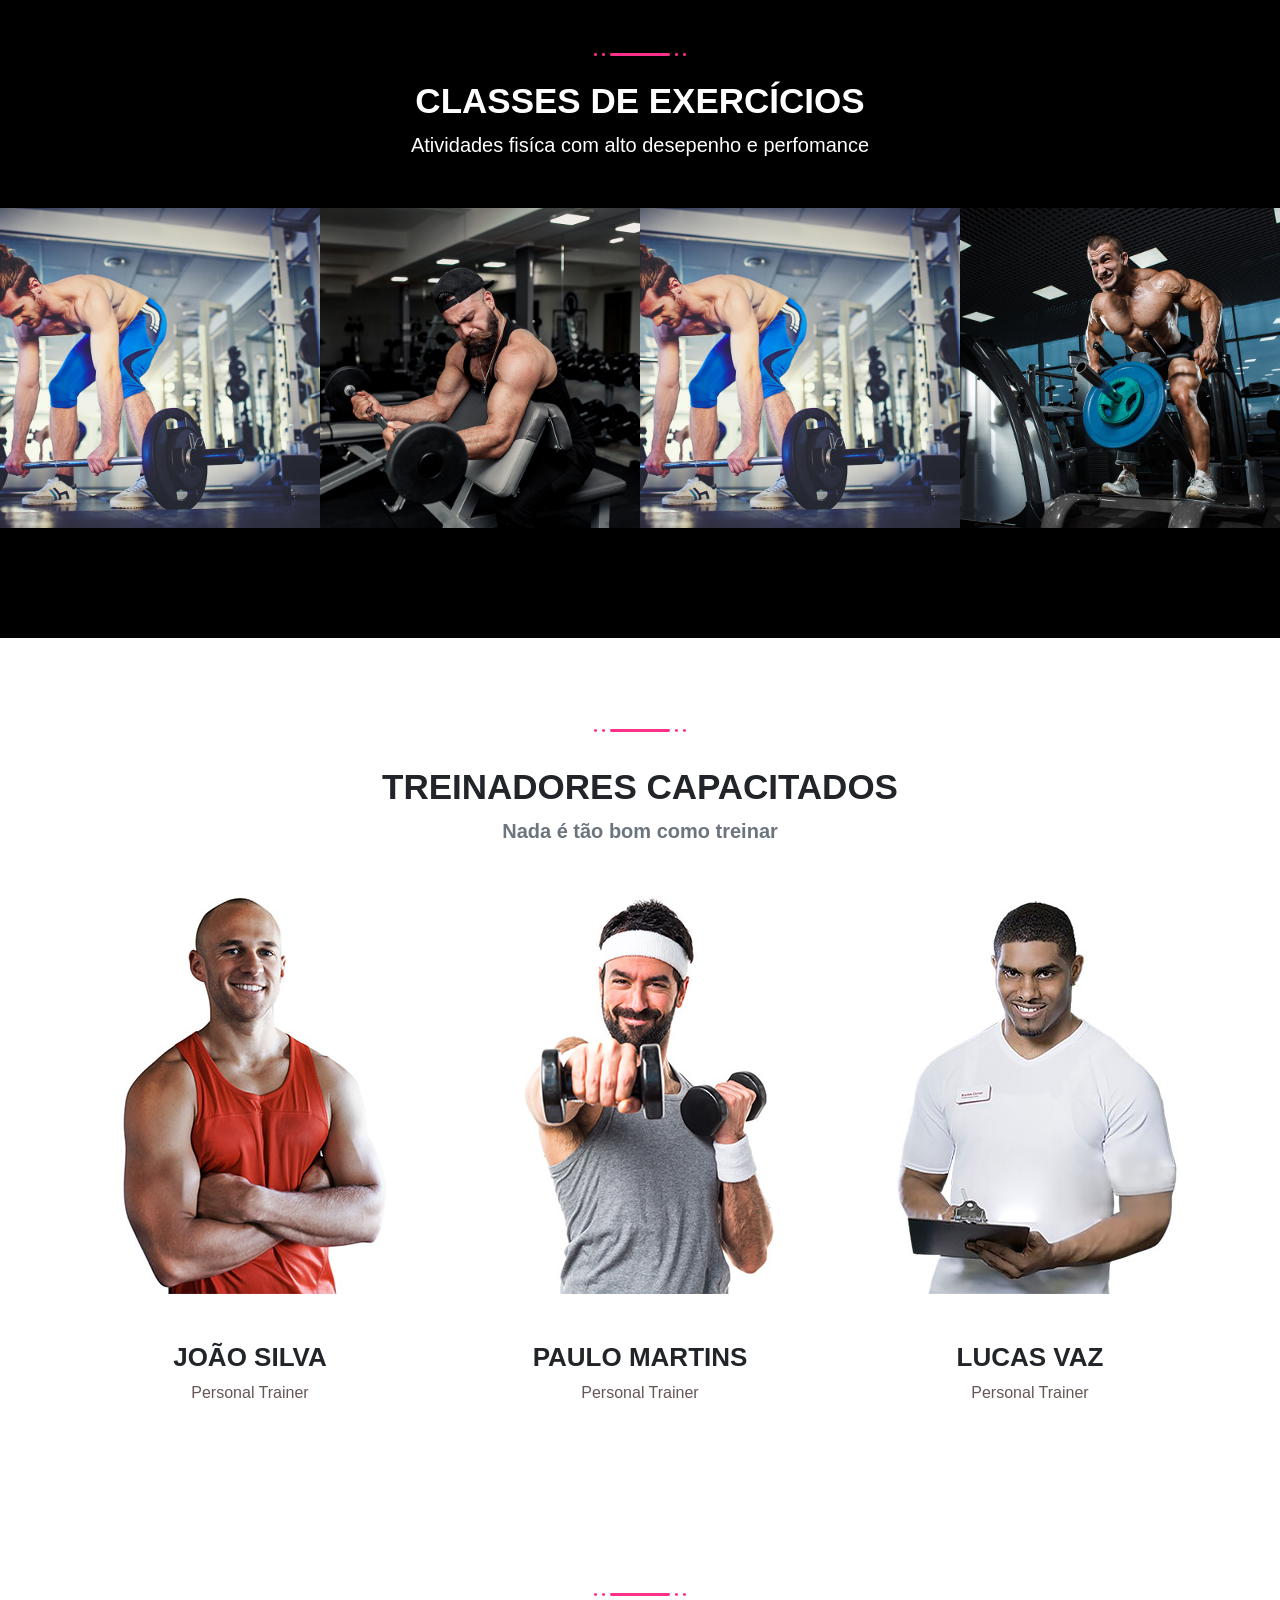
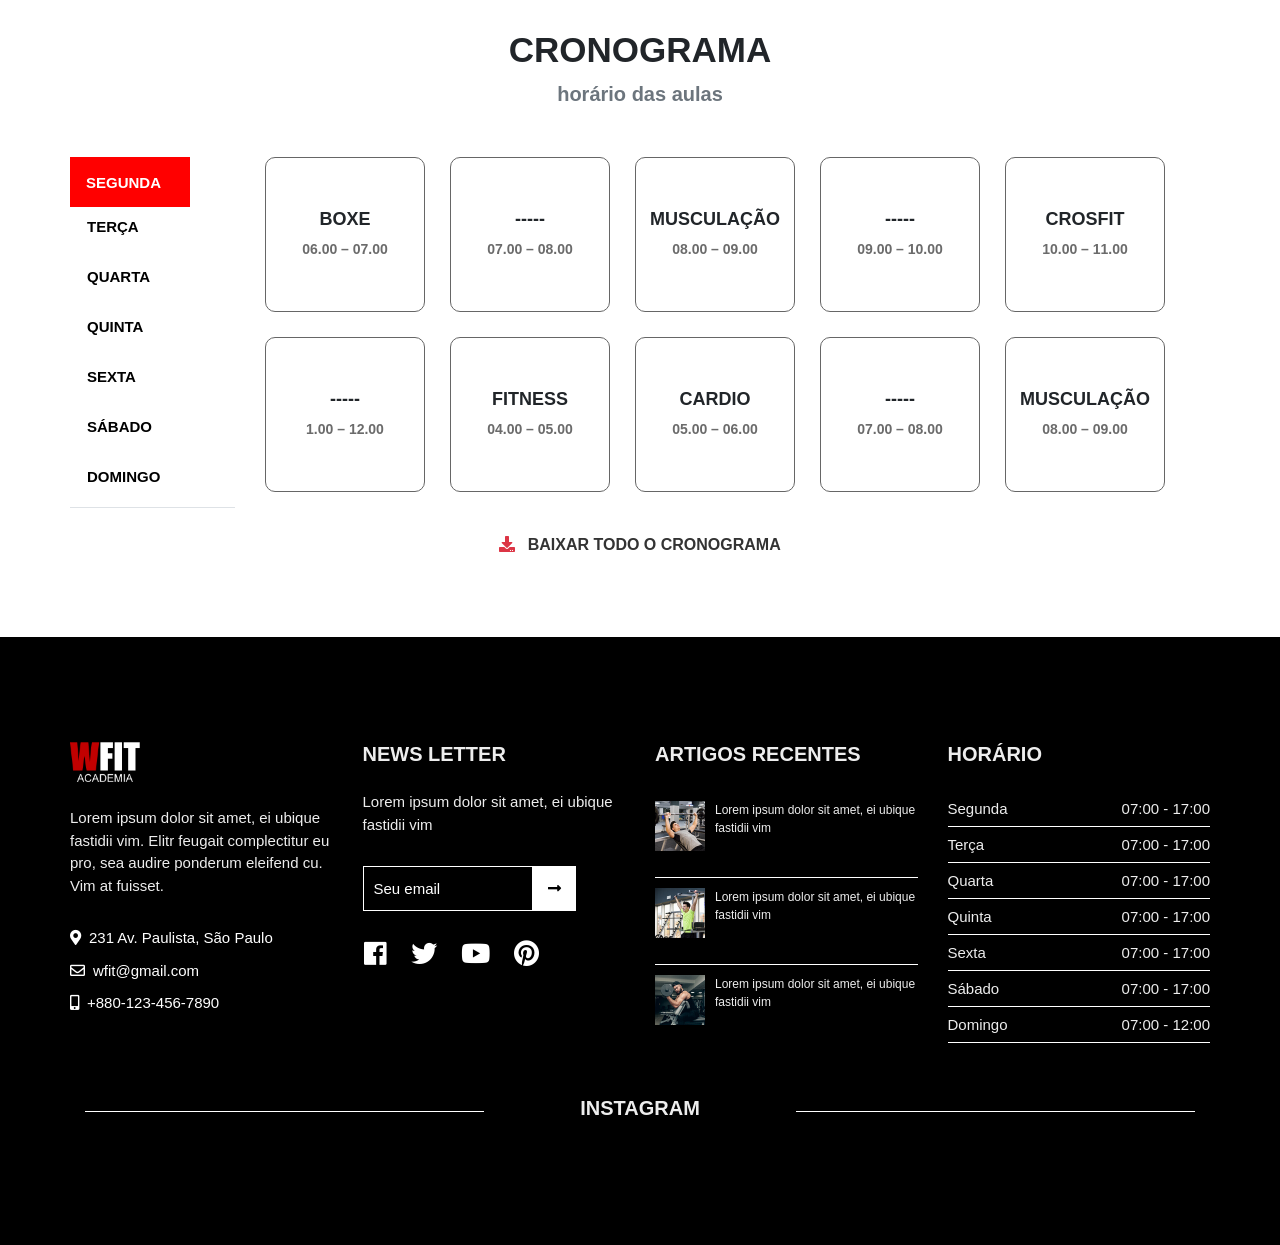
==== commit 1e72602b: "Update index.html" ====
--- a/index.html
+++ b/index.html
@@ -224,7 +224,7 @@
                                     </div>
                               </div>
                               <div class="imgContent">
-                                  <img src="img/big3.jpg" alt="big 1">
+                                  <img src="img/big1.jpg" alt="big 1">
                                     <div class="textImage">
                                         <i class="fas fa-search"></i>
                                         <h4>CONSTRUÇÃO MUSCULAR</h4>
@@ -613,4 +613,4 @@
     
 </body>
 
-</html>+</html>
